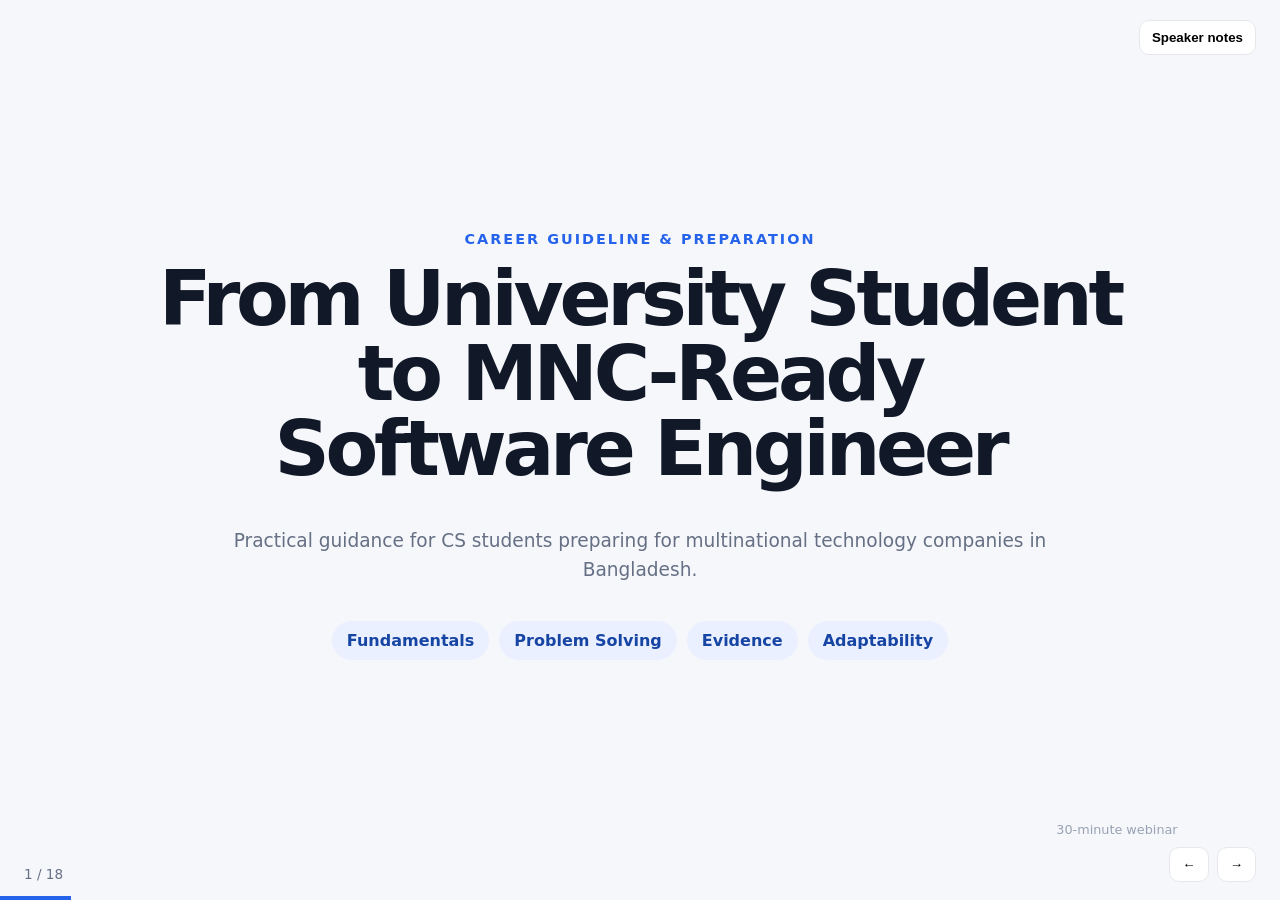
==== webinar/mnc_career/index.html @ 99258477 "Added webinar slides" ====
<!doctype html>
<html lang="en">
<head>
<meta charset="utf-8">
<meta name="viewport" content="width=device-width,initial-scale=1">
<title>From University Student to MNC-Ready Software Engineer</title>
<style>
:root{
  --bg:#f6f7fb;--ink:#111827;--muted:#667085;--card:#fff;--line:#e5e7eb;
  --accent:#2563eb;--accent2:#7c3aed;--good:#15803d;--warn:#b45309;
}
*{box-sizing:border-box} html,body{margin:0;height:100%;font-family:Inter,ui-sans-serif,system-ui,-apple-system,BlinkMacSystemFont,"Segoe UI",sans-serif;background:var(--bg);color:var(--ink)}
body{overflow:hidden}.deck{height:100vh;position:relative}.slide{display:none;height:100vh;padding:6vh 8vw 7vh;position:relative;overflow:hidden}
.slide.active{display:flex;flex-direction:column;justify-content:center}
.kicker{font-size:.9rem;text-transform:uppercase;letter-spacing:.14em;color:var(--accent);font-weight:800;margin-bottom:14px}
h1{font-size:clamp(2.8rem,6vw,6rem);line-height:.98;letter-spacing:-.055em;margin:0 0 22px;max-width:1050px}
h2{font-size:clamp(2rem,4vw,4rem);line-height:1.02;letter-spacing:-.04em;margin:0 0 24px}
h3{margin:0 0 10px;font-size:1.25rem} p{font-size:clamp(1rem,1.45vw,1.35rem);line-height:1.55;color:var(--muted);max-width:900px}
.small{font-size:.95rem;color:var(--muted)} .big{font-size:clamp(1.5rem,3vw,2.6rem);line-height:1.2;font-weight:700}
.grid{display:grid;grid-template-columns:repeat(2,minmax(0,1fr));gap:18px;max-width:1050px}
.grid3{display:grid;grid-template-columns:repeat(3,minmax(0,1fr));gap:18px;max-width:1100px}
.card{background:var(--card);border:1px solid var(--line);border-radius:22px;padding:25px;box-shadow:0 10px 30px rgba(16,24,40,.05)}
.card strong{display:block;font-size:1.2rem;margin-bottom:8px}.card p{font-size:1rem;margin:0}
.timeline{display:flex;align-items:stretch;gap:0;max-width:1100px;margin-top:15px}.step{flex:1;position:relative;padding:22px 18px;background:#fff;border:1px solid var(--line)}.step:first-child{border-radius:18px 0 0 18px}.step:last-child{border-radius:0 18px 18px 0}.year{font-weight:800;color:var(--accent);font-size:.9rem}.step b{display:block;font-size:1.2rem;margin:8px 0}.step span{color:var(--muted)}
.quote{border-left:5px solid var(--accent);padding:8px 0 8px 24px;font-size:clamp(1.4rem,2.8vw,2.5rem);font-weight:750;line-height:1.25;max-width:900px}
.pillrow{display:flex;gap:10px;flex-wrap:wrap;margin-top:18px}.pill{padding:10px 15px;border-radius:999px;background:#eaf0ff;color:#1745a4;font-weight:700}
.center{text-align:center;align-items:center}.center p{margin-left:auto;margin-right:auto}
.num{font-size:3rem;font-weight:900;color:var(--accent);line-height:1}.poll{cursor:pointer;transition:.2s;user-select:none}.poll:hover{transform:translateY(-3px);border-color:#b8c7ff}.poll.selected{outline:3px solid var(--accent);background:#eef4ff}.poll .answer{display:none;margin-top:12px;color:var(--good);font-weight:700}.poll.selected .answer{display:block}
.progress{position:fixed;left:0;bottom:0;height:4px;background:var(--accent);width:0;z-index:10}.controls{position:fixed;right:24px;bottom:18px;z-index:11;display:flex;gap:8px}.btn{border:1px solid var(--line);background:#fff;border-radius:10px;padding:9px 12px;cursor:pointer;font-weight:700}.counter{position:fixed;left:24px;bottom:18px;color:var(--muted);font-size:.85rem;z-index:11}
.note{position:fixed;right:24px;top:20px;z-index:12}.notes{display:none;position:fixed;right:24px;top:58px;width:min(420px,80vw);max-height:70vh;overflow:auto;background:#111827;color:#fff;border-radius:16px;padding:20px;box-shadow:0 20px 50px rgba(0,0,0,.25);z-index:12}.notes.show{display:block}.notes p{color:#d1d5db;font-size:.95rem}.notes b{color:#fff}
.checklist{display:grid;grid-template-columns:repeat(2,1fr);gap:12px;max-width:900px}.check{background:#fff;border:1px solid var(--line);padding:15px 18px;border-radius:14px;font-weight:650}.check:before{content:"✓";color:var(--good);font-weight:900;margin-right:10px}
.ai{display:grid;grid-template-columns:1fr auto 1fr;align-items:center;gap:22px;max-width:1000px}.arrow{font-size:3rem;color:var(--accent)}.ai .card{min-height:180px}
.footer{position:absolute;right:8vw;bottom:7vh;color:#98a2b3;font-size:.8rem}
@media(max-width:800px){.slide{padding:8vh 7vw}.grid,.grid3,.checklist,.ai{grid-template-columns:1fr}.timeline{flex-direction:column}.step:first-child,.step:last-child{border-radius:18px}.controls{display:none}h1{font-size:3.2rem}h2{font-size:2.5rem}}
@media print{body{overflow:visible}.slide{display:flex!important;page-break-after:always;height:100vh}.controls,.counter,.progress,.note,.notes{display:none!important}}
</style>
</head>
<body>
<div class="deck">

<section class="slide active center" data-note="Open warmly. Do not read the title. Say you are not here to reveal Samsung internals; you are sharing lessons from 13+ years in industry.">
<div class="kicker">Career Guideline & Preparation</div>
<h1>From University Student<br>to MNC-Ready<br>Software Engineer</h1>
<p>Practical guidance for CS students preparing for multinational technology companies in Bangladesh.</p>
<div class="pillrow"><span class="pill">Fundamentals</span><span class="pill">Problem Solving</span><span class="pill">Evidence</span><span class="pill">Adaptability</span></div>
<div class="footer">30-minute webinar</div>
</section>

<section class="slide" data-note="Tell your story conversationally: RUET → first job → Samsung. Mention ICPC/UVA briefly as evidence of your early interest in problem solving.">
<div class="kicker">01 · My journey</div><h2>I was a student too.</h2>
<div class="timeline">
<div class="step"><div class="year">2010</div><b>ICPC · Dhaka</b><span>Started taking competitive programming seriously.</span></div>
<div class="step"><div class="year">2012</div><b>RUET → Graduation</b><span>Bachelor's degree in Computer Science.</span></div>
<div class="step"><div class="year">2012</div><b>RTC Hubs</b><span>Started my career as an iOS Developer.</span></div>
<div class="step"><div class="year">2013 → Now</div><b>Samsung R&D</b><span>13+ years of industry experience.</span></div>
</div>
<p class="quote" style="margin-top:30px">The technologies changed. The fundamentals stayed.</p>
</section>

<section class="slide center" data-note="Ask: 'What do you think an MNC expects from a fresh graduate?' Take 2–3 answers before revealing the four pillars.">
<div class="kicker">02 · Before we talk about jobs</div><h2>What does an MNC<br>actually look for?</h2>
<p class="big">Not someone who knows everything.</p>
<div class="grid3" style="margin-top:25px">
<div class="card poll"><div class="num">01</div><strong>Fundamentals</strong><p>Programming + CS basics</p><div class="answer">Strong base beats a long tech list.</div></div>
<div class="card poll"><div class="num">02</div><strong>Problem solving</strong><p>Think, break down, reason</p><div class="answer">How you approach matters.</div></div>
<div class="card poll"><div class="num">03</div><strong>Learning ability</strong><p>Adapt when technology changes</p><div class="answer">You will keep learning.</div></div>
</div>
</section>

<section class="slide" data-note="Emphasize that freshers are not expected to be experts. The goal is depth in foundations, not breadth in buzzwords.">
<div class="kicker">03 · The trap</div><h2>Don't try to learn<br>everything.</h2>
<div class="grid">
<div class="card"><strong>❌ The “everything” path</strong><p>10 languages · 8 frameworks · AI · Cloud · DevOps · Cybersecurity · …</p></div>
<div class="card"><strong>✓ The better path</strong><p>One strong programming foundation → DSA → projects → one area of interest.</p></div>
</div>
<p class="quote" style="margin-top:30px">Depth first. Breadth later.</p>
</section>

<section class="slide" data-note="Give students a simple year-by-year roadmap. Avoid implying every student must follow exactly the same timeline.">
<div class="kicker">04 · University roadmap</div><h2>Build in layers.</h2>
<div class="grid3">
<div class="card"><strong>1st–2nd year</strong><p>Programming fundamentals<br>University coursework<br>Small problems</p></div>
<div class="card"><strong>2nd–3rd year</strong><p>DSA<br>Regular problem solving<br>First meaningful projects</p></div>
<div class="card"><strong>3rd–4th year</strong><p>Projects + GitHub<br>Internship<br>Interview preparation</p></div>
</div>
</section>

<section class="slide" data-note="Connect your ICPC/UVA experience here. Explain that the value of algorithms is not memorizing tricks; it is learning to reason about unfamiliar problems.">
<div class="kicker">05 · Core CS skill</div><h2>Problem solving<br>before coding.</h2>
<div class="grid3">
<div class="card"><strong>1 · Understand</strong><p>What is the actual problem? What are the constraints?</p></div>
<div class="card"><strong>2 · Design</strong><p>Break it down. Compare possible approaches.</p></div>
<div class="card"><strong>3 · Implement</strong><p>Code → test → analyze → improve.</p></div>
</div>
<p class="quote" style="margin-top:28px">Learn algorithms to develop your thinking — not only to pass an interview.</p>
</section>

<section class="slide center" data-note="Interactive question: ask students to name the first 5 data structures/algorithm topics they would learn. Then reveal the sequence.">
<div class="kicker">06 · DSA</div><h2>Start simple.</h2>
<div class="pillrow" style="justify-content:center">
<span class="pill">Array</span><span class="pill">Linked List</span><span class="pill">Stack</span><span class="pill">Queue</span><span class="pill">Tree</span><span class="pill">Graph</span><span class="pill">Hashing</span><span class="pill">Sorting</span><span class="pill">Searching</span>
</div>
<p class="big" style="margin-top:35px">Consistency &gt; intensity.</p>
<p>1–2 good problems regularly can beat a 100-problem sprint followed by six months of nothing.</p>
</section>

<section class="slide" data-note="This is a key message. Explain that claiming a skill is easy; evidence is harder. Use GitHub as one practical way to show work.">
<div class="kicker">07 · Stand out</div><h2>Skill → Evidence → Communication</h2>
<div class="grid3">
<div class="card"><strong>Skill</strong><p>“I know iOS development.”</p></div>
<div class="card"><strong>Evidence</strong><p>“Here are projects I built and code I can show.”</p></div>
<div class="card"><strong>Communication</strong><p>“Here is why I designed it this way and what I learned.”</p></div>
</div>
<p class="quote" style="margin-top:30px">Don't just say you can do it. Show it. Then explain it.</p>
</section>

<section class="slide" data-note="Tell students projects do not need to be huge. A small project you deeply understand is stronger than a copied “AI project” you cannot explain.">
<div class="kicker">08 · Projects</div><h2>Build something<br>you understand.</h2>
<div class="checklist">
<div class="check">Solve a real or interesting problem</div><div class="check">Keep the scope manageable</div>
<div class="check">Write the code yourself</div><div class="check">Document what you learned</div>
<div class="check">Put selected work on GitHub</div><div class="check">Be ready to explain your decisions</div>
</div>
</section>

<section class="slide center" data-note="Ask for a show of hands: who has GitHub? Then ask who has a project they would be comfortable showing to an interviewer today. This creates a useful gap for them to notice.">
<div class="kicker">09 · Question</div><h2>Quick reality check.</h2>
<div class="grid3">
<div class="card poll"><div class="num">A</div><strong>Do you have GitHub?</strong><p>Click your answer</p><div class="answer">Good. Now make it useful.</div></div>
<div class="card poll"><div class="num">B</div><strong>Do you have a project?</strong><p>Click your answer</p><div class="answer">Can you explain it without slides?</div></div>
<div class="card poll"><div class="num">C</div><strong>Can you show your code?</strong><p>Click your answer</p><div class="answer">Evidence makes skills visible.</div></div>
</div>
</section>

<section class="slide" data-note="Explain that a fresher CV should be honest and focused. Do not encourage students to stuff every technology or certificate into one page.">
<div class="kicker">10 · CV / Resume</div><h2>Your CV should answer:<br>“Why this candidate?”</h2>
<div class="grid">
<div class="card"><strong>Include</strong><p>Education · relevant skills · projects · internship/work · GitHub · achievements</p></div>
<div class="card"><strong>Avoid</strong><p>Fake expertise · huge technology lists · irrelevant certificates · inflated claims</p></div>
</div>
<p class="quote" style="margin-top:28px">Be confident about what you actually know.</p>
</section>

<section class="slide center" data-note="Mention channels broadly: company career pages, LinkedIn, Bdjobs, university opportunities, career fairs, referrals. Avoid implying any one route guarantees access.">
<div class="kicker">11 · Applying</div><h2>Don't wait for<br>one perfect opportunity.</h2>
<div class="grid3">
<div class="card"><strong>Company careers</strong><p>Check official openings.</p></div>
<div class="card"><strong>Job platforms</strong><p>LinkedIn · Bdjobs · university channels</p></div>
<div class="card"><strong>Professional network</strong><p>Referrals and genuine connections</p></div>
</div>
<p class="big" style="margin-top:30px">Don't reject yourself before the company does.</p>
</section>

<section class="slide center" data-note="This is a useful interactive poll. Ask students to choose one. Then explain that both matter, and exact requirements vary by company and role.">
<div class="kicker">12 · The classic question</div><h2>CGPA or skills?</h2>
<div class="grid" style="margin-top:15px">
<div class="card poll"><div class="num">A</div><strong>CGPA</strong><p>“Companies only care about results.”</p><div class="answer">Academic eligibility can matter.</div></div>
<div class="card poll"><div class="num">B</div><strong>Skills</strong><p>“CGPA doesn't matter at all.”</p><div class="answer">Technical ability matters too.</div></div>
</div>
<p class="quote" style="margin-top:28px">Both. Don't create a false competition between them.</p>
</section>

<section class="slide" data-note="Be careful not to state Samsung's current eligibility as a universal rule unless you verify the specific job posting. You can say some MNC roles have minimum academic requirements, and students should keep a good result.">
<div class="kicker">13 · A practical balance</div><h2>Result gets you<br>considered. Skill helps you<br>get selected.</h2>
<div class="grid">
<div class="card"><strong>Academic result</strong><p>Maintain a good standing and don't ignore your coursework.</p></div>
<div class="card"><strong>Technical ability</strong><p>Build skills you can demonstrate through problems, projects and interviews.</p></div>
</div>
<p class="small" style="margin-top:20px">Requirements vary by company, role and recruitment cycle. Always check the current job description.</p>
</section>

<section class="slide" data-note="Frame AI as a shift, not a disaster. The key message: AI should amplify reasoning, not replace it.">
<div class="kicker">14 · The AI era</div><h2>AI changes the workflow.<br>It doesn't remove the need to think.</h2>
<div class="ai">
<div class="card"><strong>Don't</strong><p>Problem → AI → Copy → Submit → Forget</p></div>
<div class="arrow">→</div>
<div class="card"><strong>Do</strong><p>Think → Design → Implement → Test → Use AI → Review → Understand</p></div>
</div>
</section>

<section class="slide center" data-note="Ask: “If AI gives you code, what can you do to prove it is correct?” Take answers: tests, edge cases, complexity, security, requirements, review.">
<div class="kicker">15 · Question</div><h2>AI gives you code.<br>Now what?</h2>
<div class="grid3">
<div class="card poll"><strong>Understand it?</strong><p>Can you explain every important part?</p><div class="answer">If not, stop and learn.</div></div>
<div class="card poll"><strong>Test it?</strong><p>What happens with edge cases?</p><div class="answer">Tests are your responsibility.</div></div>
<div class="card poll"><strong>Challenge it?</strong><p>Is this the best solution?</p><div class="answer">Review complexity and trade-offs.</div></div>
</div>
</section>

<section class="slide" data-note="Give this as the checklist students can screenshot. Encourage them to choose the next step based on their current year.">
<div class="kicker">16 · Your roadmap</div><h2>10 things to do.</h2>
<div class="checklist">
<div class="check">Learn programming properly</div><div class="check">Strengthen CS fundamentals</div>
<div class="check">Learn DSA</div><div class="check">Practice problem solving</div>
<div class="check">Build 2–3 meaningful projects</div><div class="check">Make your work visible</div>
<div class="check">Maintain a good academic result</div><div class="check">Improve communication</div>
<div class="check">Prepare an honest CV</div><div class="check">Apply consistently</div>
</div>
</section>

<section class="slide center" data-note="Close slowly. Pause after each bold idea. Thank the audience and invite questions.">
<div class="kicker">17 · Final message</div>
<h2>Don't panic about<br>the future.</h2>
<p class="big">Build your foundation. Practice consistently. Build something. Show what you can do. Use AI — but don't let AI think for you.</p>
<p class="quote" style="margin-top:28px">Your first job is not the destination. Your ability to learn, solve problems and adapt is.</p>
<div class="pillrow" style="justify-content:center"><span class="pill">Questions?</span><span class="pill">Let's discuss.</span></div>
</section>

</div>
<div class="progress" id="progress"></div>
<div class="counter" id="counter"></div>
<div class="controls"><button class="btn" onclick="prev()">←</button><button class="btn" onclick="next()">→</button></div>
<button class="btn note" onclick="toggleNotes()">Speaker notes</button>
<div class="notes" id="notes"></div>
<script>
let i=0;
const slides=[...document.querySelectorAll('.slide')];
const progress=document.getElementById('progress'), counter=document.getElementById('counter'), notes=document.getElementById('notes');
function show(n){
 i=Math.max(0,Math.min(slides.length-1,n));
 slides.forEach((s,k)=>s.classList.toggle('active',k===i));
 progress.style.width=((i+1)/slides.length*100)+'%';
 counter.textContent=(i+1)+' / '+slides.length;
 notes.innerHTML='<b>Speaker notes</b><p>'+ (slides[i].dataset.note||'') +'</p>';
 history.replaceState(null,'','#'+(i+1));
}
function next(){show(i+1)} function prev(){show(i-1)}
function toggleNotes(){notes.classList.toggle('show')}
document.addEventListener('keydown',e=>{
 if(['ArrowRight',' ','PageDown'].includes(e.key)){e.preventDefault();next()}
 if(['ArrowLeft','PageUp'].includes(e.key)){e.preventDefault();prev()}
 if(e.key.toLowerCase()==='n')toggleNotes();
 if(e.key==='Home')show(0); if(e.key==='End')show(slides.length-1);
});
document.querySelectorAll('.poll').forEach(x=>x.addEventListener('click',()=>x.classList.toggle('selected')));
const start=Math.max(0,Math.min(slides.length-1,(parseInt(location.hash.slice(1))||1)-1)); show(start);
</script>
</body>
</html>
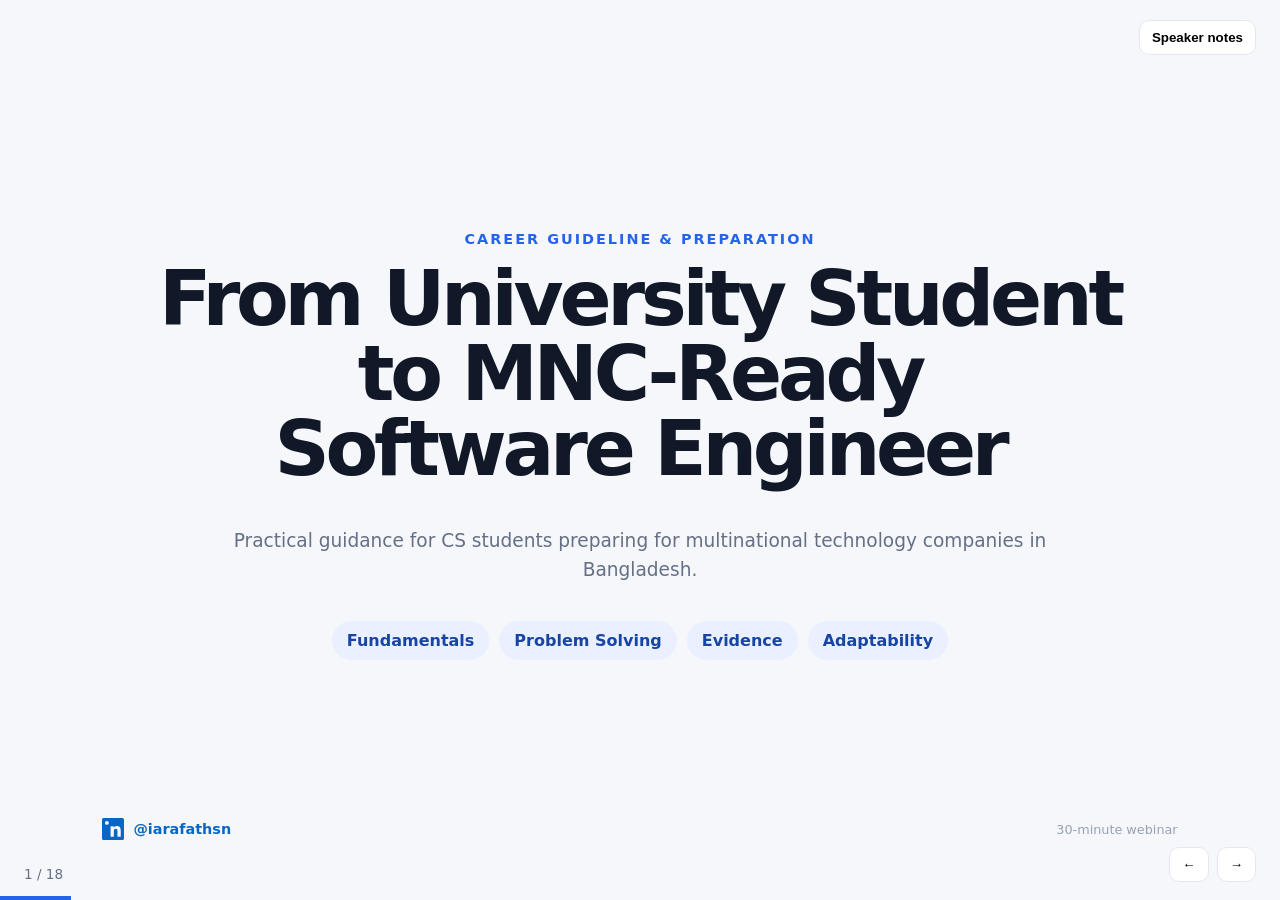
==== commit 8d9097bd: "Updated slide v2" ====
--- a/webinar/mnc_career/index.html
+++ b/webinar/mnc_career/index.html
@@ -31,6 +31,7 @@
 .checklist{display:grid;grid-template-columns:repeat(2,1fr);gap:12px;max-width:900px}.check{background:#fff;border:1px solid var(--line);padding:15px 18px;border-radius:14px;font-weight:650}.check:before{content:"✓";color:var(--good);font-weight:900;margin-right:10px}
 .ai{display:grid;grid-template-columns:1fr auto 1fr;align-items:center;gap:22px;max-width:1000px}.arrow{font-size:3rem;color:var(--accent)}.ai .card{min-height:180px}
 .footer{position:absolute;right:8vw;bottom:7vh;color:#98a2b3;font-size:.8rem}
+.linkedin{position:absolute;left:8vw;bottom:6.7vh;display:inline-flex;align-items:center;gap:9px;color:#0a66c2;text-decoration:none;font-weight:800;font-size:.9rem}.linkedin svg{width:22px;height:22px;display:block}.linkedin:hover{text-decoration:underline}
 @media(max-width:800px){.slide{padding:8vh 7vw}.grid,.grid3,.checklist,.ai{grid-template-columns:1fr}.timeline{flex-direction:column}.step:first-child,.step:last-child{border-radius:18px}.controls{display:none}h1{font-size:3.2rem}h2{font-size:2.5rem}}
 @media print{body{overflow:visible}.slide{display:flex!important;page-break-after:always;height:100vh}.controls,.counter,.progress,.note,.notes{display:none!important}}
 </style>
@@ -43,7 +44,7 @@
 <h1>From University Student<br>to MNC-Ready<br>Software Engineer</h1>
 <p>Practical guidance for CS students preparing for multinational technology companies in Bangladesh.</p>
 <div class="pillrow"><span class="pill">Fundamentals</span><span class="pill">Problem Solving</span><span class="pill">Evidence</span><span class="pill">Adaptability</span></div>
-<div class="footer">30-minute webinar</div>
+<div class="footer">30-minute webinar</div><a class="linkedin" href="https://www.linkedin.com/in/iarafathsn" target="_blank" rel="noopener" aria-label="Connect with me on LinkedIn"><svg viewBox="0 0 24 24" aria-hidden="true"><path fill="currentColor" d="M20.45 20.45h-3.56v-5.58c0-1.33-.03-3.04-1.85-3.04-1.85 0-2.13 1.45-2.13 2.95v5.67H9.35V8.99h3.42v1.56h.05c.48-.9 1.64-1.85 3.37-1.85 3.6 0 4.26 2.37 4.26 5.45v6.3ZM5.34 7.43a2.07 2.07 0 1 1 0-4.14 2.07 2.07 0 0 1 0 4.14ZM3.56 20.45h3.56V8.99H3.56v11.46ZM22.22 0H1.77C.79 0 .01.78.01 1.75v20.5c0 .97.78 1.75 1.76 1.75h20.45c.97 0 1.77-.78 1.77-1.75V1.75C23.99.78 23.19 0 22.22 0Z"/></svg><span>@iarafathsn</span></a>
 </section>
 
 <section class="slide" data-note="Tell your story conversationally: RUET → first job → Samsung. Mention ICPC/UVA briefly as evidence of your early interest in problem solving.">
@@ -124,7 +125,7 @@
 </section>
 
 <section class="slide center" data-note="Ask for a show of hands: who has GitHub? Then ask who has a project they would be comfortable showing to an interviewer today. This creates a useful gap for them to notice.">
-<div class="kicker">09 · Question</div><h2>Quick reality check.</h2>
+<div class="kicker">09 · Interactive question</div><h2>Quick reality check.</h2>
 <div class="grid3">
 <div class="card poll"><div class="num">A</div><strong>Do you have GitHub?</strong><p>Click your answer</p><div class="answer">Good. Now make it useful.</div></div>
 <div class="card poll"><div class="num">B</div><strong>Do you have a project?</strong><p>Click your answer</p><div class="answer">Can you explain it without slides?</div></div>
@@ -179,7 +180,7 @@
 </section>
 
 <section class="slide center" data-note="Ask: “If AI gives you code, what can you do to prove it is correct?” Take answers: tests, edge cases, complexity, security, requirements, review.">
-<div class="kicker">15 · Question</div><h2>AI gives you code.<br>Now what?</h2>
+<div class="kicker">15 · Interactive question</div><h2>AI gives you code.<br>Now what?</h2>
 <div class="grid3">
 <div class="card poll"><strong>Understand it?</strong><p>Can you explain every important part?</p><div class="answer">If not, stop and learn.</div></div>
 <div class="card poll"><strong>Test it?</strong><p>What happens with edge cases?</p><div class="answer">Tests are your responsibility.</div></div>
@@ -204,6 +205,7 @@
 <p class="big">Build your foundation. Practice consistently. Build something. Show what you can do. Use AI — but don't let AI think for you.</p>
 <p class="quote" style="margin-top:28px">Your first job is not the destination. Your ability to learn, solve problems and adapt is.</p>
 <div class="pillrow" style="justify-content:center"><span class="pill">Questions?</span><span class="pill">Let's discuss.</span></div>
+<a class="linkedin" href="https://www.linkedin.com/in/iarafathsn" target="_blank" rel="noopener" aria-label="Connect with me on LinkedIn"><svg viewBox="0 0 24 24" aria-hidden="true"><path fill="currentColor" d="M20.45 20.45h-3.56v-5.58c0-1.33-.03-3.04-1.85-3.04-1.85 0-2.13 1.45-2.13 2.95v5.67H9.35V8.99h3.42v1.56h.05c.48-.9 1.64-1.85 3.37-1.85 3.6 0 4.26 2.37 4.26 5.45v6.3ZM5.34 7.43a2.07 2.07 0 1 1 0-4.14 2.07 2.07 0 0 1 0 4.14ZM3.56 20.45h3.56V8.99H3.56v11.46ZM22.22 0H1.77C.79 0 .01.78.01 1.75v20.5c0 .97.78 1.75 1.76 1.75h20.45c.97 0 1.77-.78 1.77-1.75V1.75C23.99.78 23.19 0 22.22 0Z"/></svg><span>@iarafathsn</span></a>
 </section>
 
 </div>
